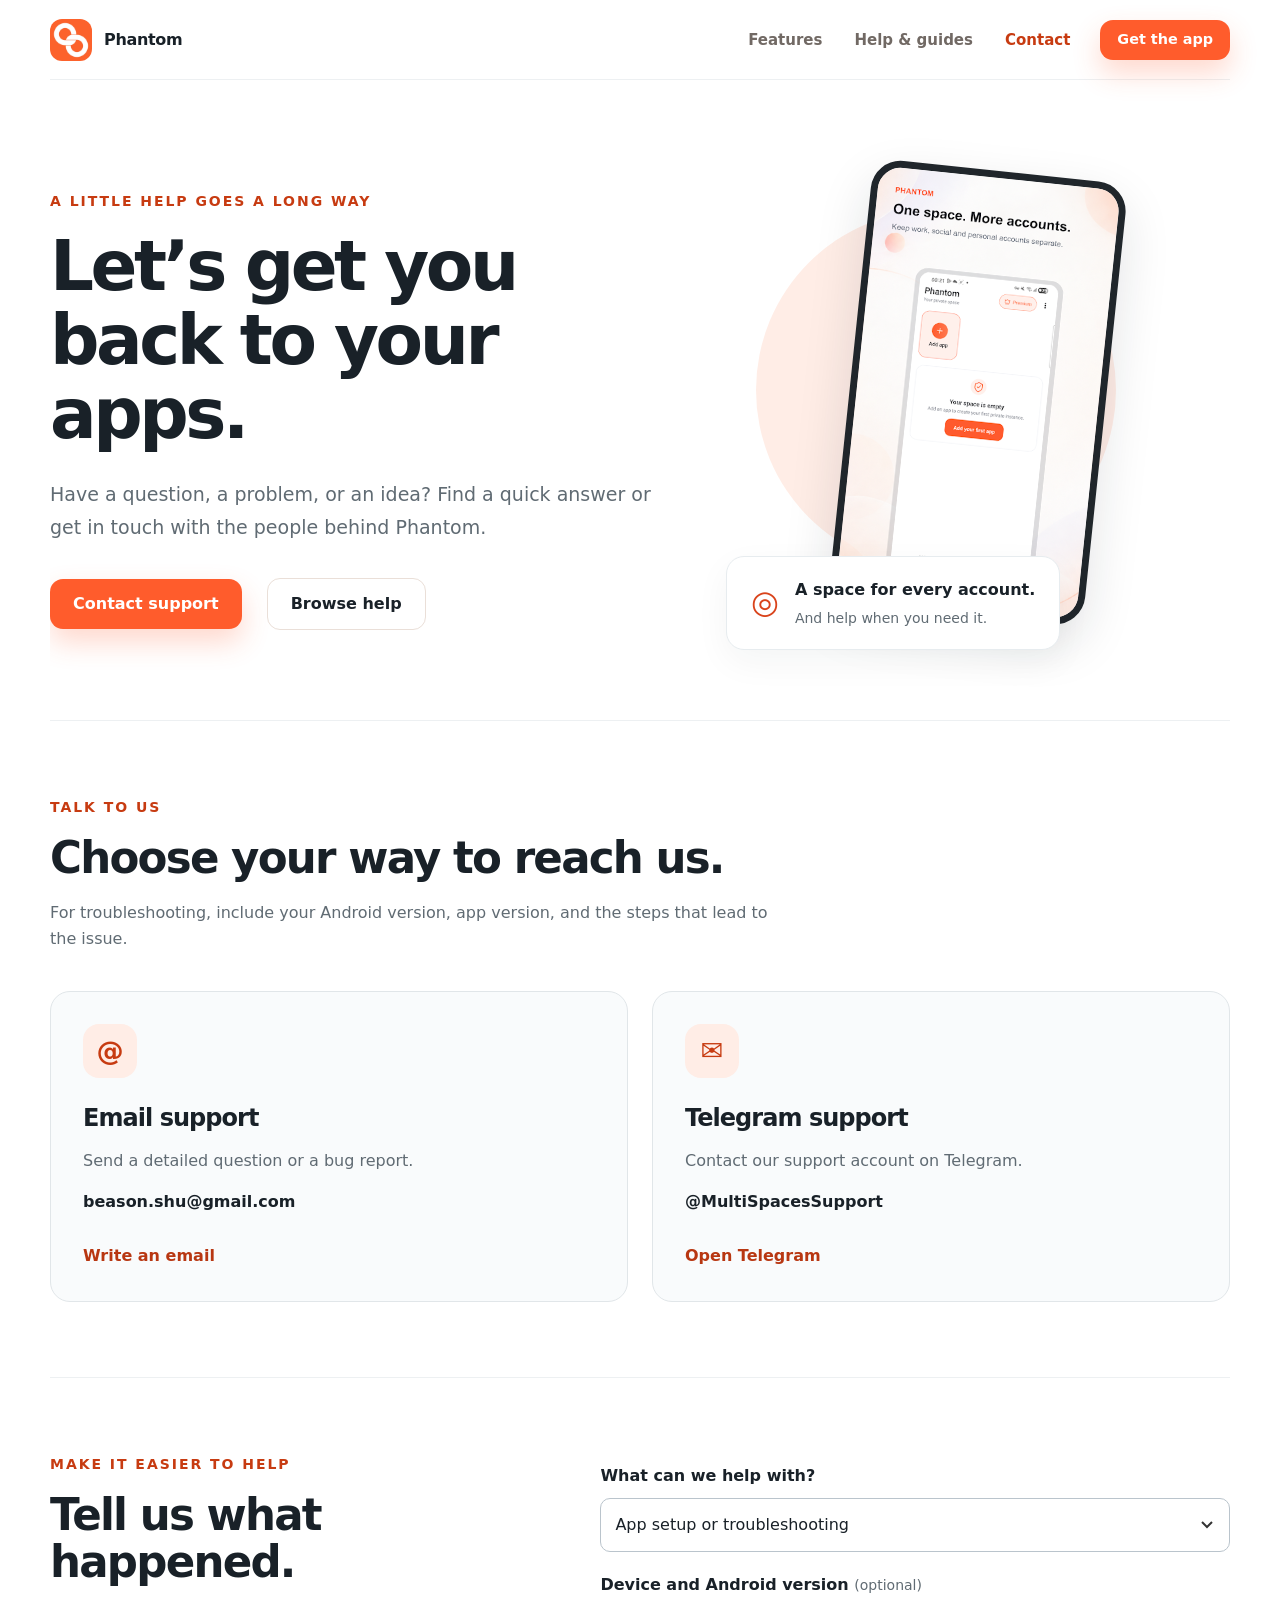
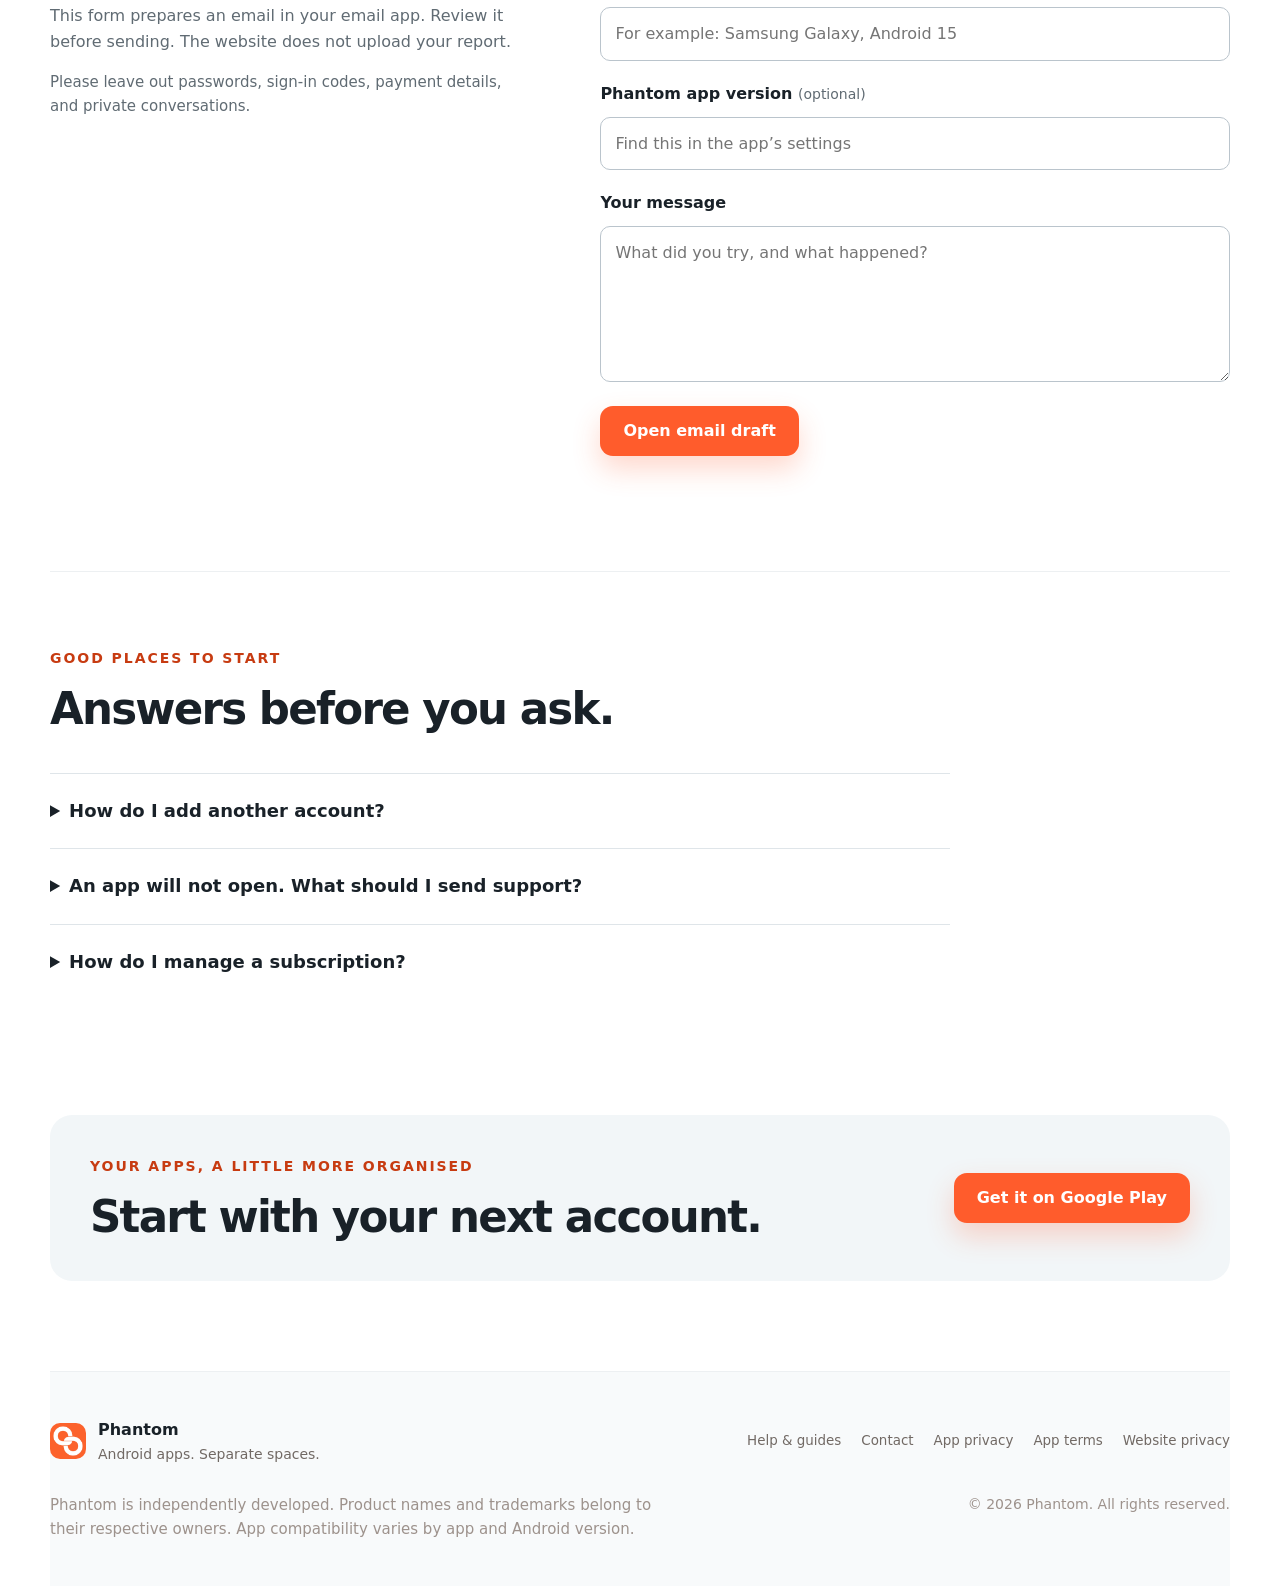
==== contact/index.html @ c7488989 "feat: publish support website and root-domain AdSense verification" ====
<!doctype html>
<html lang="en"><head><meta charset="utf-8"><meta name="viewport" content="width=device-width, initial-scale=1">
<title>Contact &amp; support · Phantom</title><meta name="description" content="Find help with Phantom, contact our support team, and share your feedback.">
<meta name="theme-color" content="#ffffff"><link rel="canonical" href="https://phantom.beasonapps.com/contact/">
<link rel="icon" href="/assets/phantom-icon.png"><link rel="stylesheet" href="/styles.css"><link rel="stylesheet" href="/support.css">
<meta property="og:title" content="Contact &amp; support · Phantom"><meta property="og:description" content="Find help with Phantom, contact our support team, and share your feedback."><meta property="og:image" content="https://phantom.beasonapps.com/assets/phantom-icon.png">
<script async src="https://pagead2.googlesyndication.com/pagead/js/adsbygoogle.js?client=ca-pub-9541172831129326" crossorigin="anonymous"></script></head><body class="support-site">
<a class="skip-link" href="#main">Skip to content</a>
<header class="site-header"><a class="brand" href="/"><img src="/assets/phantom-icon.png" alt="" width="42" height="42"><span>Phantom</span></a><nav aria-label="Main navigation"><a href="/#features">Features</a><a href="/guides/" >Help &amp; guides</a><a href="/contact/" aria-current="page">Contact</a></nav><a class="button button-small" href="https://play.google.com/store/apps/details?id=com.multiapp.morespace.app">Get the app</a></header>
<main id="main">
<section class="support-hero"><div><p class="eyebrow">A little help goes a long way</p><h1>Let’s get you<br>back to your apps.</h1><p class="support-lead">Have a question, a problem, or an idea? Find a quick answer or get in touch with the people behind Phantom.</p><div class="hero-actions"><a class="button" href="#contact-channels">Contact support</a><a class="outline-button" href="/guides/">Browse help</a></div></div><div class="support-art" aria-hidden="true"><div class="art-circle"></div><img src="/assets/screen-1.png" alt="" width="333" height="592"><div class="art-note"><span>◎</span><div><strong>A space for every account.</strong><small>And help when you need it.</small></div></div></div></section>
<section class="support-section" id="contact-channels"><div class="support-heading"><p class="eyebrow">Talk to us</p><h2>Choose your way to reach us.</h2><p>For troubleshooting, include your Android version, app version, and the steps that lead to the issue.</p></div><div class="channel-grid"><a class="channel" href="mailto:beason.shu@gmail.com?subject=Phantom%20support"><span class="channel-symbol">@</span><h3>Email support</h3><p>Send a detailed question or a bug report.</p><strong>beason.shu@gmail.com</strong><span class="channel-action">Write an email</span></a><a class="channel" href="https://t.me/MultiSpacesSupport" target="_blank" rel="noopener noreferrer"><span class="channel-symbol">✉</span><h3>Telegram support</h3><p>Contact our support account on Telegram.</p><strong>@MultiSpacesSupport</strong><span class="channel-action">Open Telegram</span></a></div></section>
<section class="support-section report-section"><div><p class="eyebrow">Make it easier to help</p><h2>Tell us what happened.</h2><p>This form prepares an email in your email app. Review it before sending. The website does not upload your report.</p><p class="small-note">Please leave out passwords, sign-in codes, payment details, and private conversations.</p></div><form id="support-form"><label for="topic">What can we help with?</label><select id="topic" name="topic"><option>App setup or troubleshooting</option><option>App compatibility</option><option>Subscription or billing question</option><option>Feature suggestion</option><option>Business enquiry</option></select><label for="device">Device and Android version <span>(optional)</span></label><input id="device" name="device" maxlength="160" placeholder="For example: Samsung Galaxy, Android 15"><label for="app-version">Phantom app version <span>(optional)</span></label><input id="app-version" name="appVersion" maxlength="80" placeholder="Find this in the app’s settings"><label for="message">Your message</label><textarea id="message" name="message" required minlength="10" maxlength="5000" rows="5" placeholder="What did you try, and what happened?"></textarea><button class="button" type="submit">Open email draft</button><p class="form-status" id="form-status" role="status"></p><noscript><p>JavaScript is disabled. Please email beason.shu@gmail.com directly.</p></noscript></form></section>
<section class="support-section"><div class="support-heading"><p class="eyebrow">Good places to start</p><h2>Answers before you ask.</h2></div><div class="faq-list"><details><summary>How do I add another account?</summary><p>Use Add app to create a separate instance of a compatible installed app, then open it and sign in. <a href="/guides/#first-account">Read the setup guide.</a></p></details><details><summary>An app will not open. What should I send support?</summary><p>Tell us the app’s name, your phone model, Android version, and Phantom version. Include the error message and steps to reproduce it. Crop private information from screenshots.</p></details><details><summary>How do I manage a subscription?</summary><p>Subscriptions purchased through Google Play are managed in Google Play → Payments &amp; subscriptions → Subscriptions. Uninstalling the app does not cancel a subscription. <a href="/guides/#subscriptions">Read the subscription guide.</a></p></details></div></section>
<section class="support-cta"><div><p class="eyebrow">Your apps, a little more organised</p><h2>Start with your next account.</h2></div><a class="button" href="https://play.google.com/store/apps/details?id=com.multiapp.morespace.app">Get it on Google Play</a></section></main>
<footer class="site-footer"><div class="footer-brand"><img src="/assets/phantom-icon.png" alt="" width="36" height="36"><div><strong>Phantom</strong><span>Android apps. Separate spaces.</span></div></div><div class="footer-links"><a href="/guides/">Help &amp; guides</a><a href="/contact/">Contact</a><a href="/privacy.html">App privacy</a><a href="/terms-of-service.html">App terms</a><a href="/website-privacy/">Website privacy</a></div><p class="legal">Phantom is independently developed. Product names and trademarks belong to their respective owners. App compatibility varies by app and Android version.</p><p class="copyright">© 2026 Phantom. All rights reserved.</p></footer>
<script src="/support.js" defer></script></body></html>
---- styles.css ----
:root { --paper:#fffaf7; --white:#fff; --ink:#151210; --muted:#716964; --line:#eadfd8; --orange:#ff5c2c; --orange-dark:#e94317; --peach:#fff0e9; --max:1180px; }
* { box-sizing:border-box; }
html { scroll-behavior:smooth; }
body { margin:0; color:var(--ink); background:var(--paper); font-family:Inter,ui-sans-serif,system-ui,-apple-system,BlinkMacSystemFont,"Segoe UI",sans-serif; font-size:16px; line-height:1.6; -webkit-font-smoothing:antialiased; }
a { color:inherit; } img { max-width:100%; }
.site-header { width:min(calc(100% - 40px),var(--max)); min-height:80px; margin:auto; display:flex; align-items:center; gap:30px; border-bottom:1px solid var(--line); }
.brand { display:flex; align-items:center; gap:12px; text-decoration:none; font-weight:800; letter-spacing:-.02em; }
.brand img { border-radius:12px; }
nav { display:flex; gap:32px; margin-left:auto; }
nav a { text-decoration:none; color:var(--muted); font-size:.91rem; font-weight:620; }
nav a:hover { color:var(--ink); }
.button,.outline-button { min-height:50px; padding:12px 23px; border-radius:13px; display:inline-flex; align-items:center; justify-content:center; gap:10px; text-decoration:none; font-weight:750; transition:transform .2s ease,box-shadow .2s ease,background .2s ease; }
.button { color:#fff; background:var(--orange); box-shadow:0 13px 28px rgba(255,92,44,.24); }
.button:hover,.outline-button:hover { transform:translateY(-2px); }
.button:hover { background:var(--orange-dark); }
.button svg { width:19px; fill:currentColor; }
.button-small { min-height:40px; padding:8px 17px; font-size:.9rem; }
.outline-button { border:1px solid var(--line); background:#fff; }
.outline-button:hover { border-color:#d9c7bc; box-shadow:0 10px 25px rgba(63,42,31,.08); }
.text-link { color:var(--muted); text-decoration:none; font-weight:680; }
.hero { width:min(calc(100% - 40px),var(--max)); min-height:700px; padding:82px 0 105px; margin:auto; display:grid; grid-template-columns:1fr .92fr; gap:70px; align-items:center; }
.eyebrow { margin:0 0 17px; color:var(--orange); font-size:.77rem; text-transform:uppercase; letter-spacing:.14em; font-weight:820; }
h1,h2,h3 { margin-top:0; line-height:1.07; letter-spacing:-.04em; }
h1 { margin-bottom:26px; font-size:clamp(3.5rem,7vw,6.6rem); font-weight:850; }
h1 em { font-style:normal; color:var(--orange); }
.hero-lead { max-width:640px; margin:0; color:var(--muted); font-size:1.12rem; line-height:1.75; }
.hero-actions { display:flex; align-items:center; gap:25px; flex-wrap:wrap; margin-top:34px; }
.hero-facts { display:flex; flex-wrap:wrap; gap:10px; margin-top:29px; }
.hero-facts span { padding:6px 11px; border:1px solid var(--line); border-radius:999px; color:var(--muted); background:rgba(255,255,255,.55); font-size:.8rem; }
.share-row { margin-top:20px; display:flex; align-items:center; gap:8px; flex-wrap:wrap; }
.share-row > strong { margin-right:4px; color:#8d817a; font-size:.78rem; font-weight:600; }
.share-button { min-height:35px; padding:0 11px; display:inline-flex; align-items:center; gap:7px; border:1px solid var(--line); border-radius:10px; color:#6f655f; background:rgba(255,255,255,.64); text-decoration:none; font:inherit; font-size:.76rem; cursor:pointer; transition:transform .16s ease,background .16s ease,border-color .16s ease,box-shadow .16s ease; }
.share-button:hover { transform:translateY(-1px); background:#fff; border-color:#d9c7bc; box-shadow:0 7px 18px rgba(63,42,31,.07); }
.share-button svg { width:14px; height:14px; fill:none; stroke:currentColor; stroke-width:1.8; stroke-linecap:round; stroke-linejoin:round; }
.share-button b { width:14px; text-align:center; color:#29221e; font-family:Arial,sans-serif; font-size:.9rem; line-height:1; }
.share-whatsapp svg { color:#24b95a; }
.share-facebook b { color:#1877f2; }
.share-telegram svg { color:#229ed9; fill:currentColor; stroke:none; }
.hero-visual { min-height:590px; position:relative; }
.screen { position:absolute; z-index:2; width:287px; border-radius:28px; box-shadow:0 32px 75px rgba(67,38,23,.2); }
.screen-one { left:5px; top:10px; transform:rotate(-5deg); }
.screen-two { right:0; top:68px; transform:rotate(5deg); }
.orb { position:absolute; border-radius:50%; filter:blur(3px); }
.orb-one { width:410px; height:410px; background:#ffe1d4; top:70px; left:70px; }
.orb-two { width:150px; height:150px; background:#ffb9a2; top:-20px; right:-25px; opacity:.55; }
.use-cases { padding:27px max(20px,calc((100% - var(--max))/2)); display:flex; align-items:center; justify-content:space-between; gap:26px; background:#211b18; color:#fff; }
.use-cases p { margin:0; font-weight:740; }
.use-cases div { display:flex; gap:24px; flex-wrap:wrap; justify-content:flex-end; }
.use-cases span { color:#c9beb8; font-size:.84rem; }
.section { width:min(calc(100% - 40px),var(--max)); margin:auto; padding:120px 0; }
.section-heading { max-width:780px; margin:0 auto 55px; text-align:center; }
.section-heading h2,.showcase-copy h2,.download-inner h2 { margin-bottom:20px; font-size:clamp(2.3rem,4.8vw,4.6rem); }
.section-heading > p:last-child { color:var(--muted); font-size:1.04rem; }
.feature-grid { display:grid; grid-template-columns:1fr 1fr; gap:14px; }
.feature-grid article { min-height:270px; padding:32px; border:1px solid var(--line); border-radius:21px; background:#fff; }
.number { color:var(--orange); font-size:.76rem; font-weight:850; letter-spacing:.13em; }
.feature-grid h3 { margin:76px 0 10px; font-size:1.45rem; }
.feature-grid p { max-width:440px; margin:0; color:var(--muted); font-size:.92rem; }
.showcase { padding-top:30px; }
.showcase-card { min-height:650px; display:grid; grid-template-columns:1fr .7fr; gap:60px; align-items:center; overflow:hidden; padding:70px 70px 0; border-radius:34px; background:#201a17; color:#fff; }
.showcase-copy { align-self:center; padding-bottom:70px; }
.showcase-copy ol { list-style:none; padding:0; margin:38px 0 0; display:grid; gap:23px; }
.showcase-copy li { display:grid; grid-template-columns:34px 1fr; gap:14px; }
.showcase-copy li > span { width:30px; height:30px; border-radius:9px; display:grid; place-items:center; color:#ffb49c; background:rgba(255,92,44,.14); font-size:.8rem; font-weight:800; }
.showcase-copy strong { display:block; }
.showcase-copy li p { margin:2px 0 0; color:#a99d96; font-size:.86rem; }
.showcase-screen { align-self:end; height:560px; overflow:hidden; display:flex; justify-content:center; }
.showcase-screen img { width:315px; height:auto; border-radius:29px 29px 0 0; box-shadow:0 30px 70px rgba(0,0,0,.28); }
.left-heading { margin-left:0; text-align:left; }
.account-types { border-top:1px solid var(--line); }
.account-grid { display:grid; grid-template-columns:repeat(3,1fr); gap:14px; }
.account-grid article { padding:30px; border:1px solid var(--line); border-radius:20px; background:#fff; }
.account-icon { width:48px; height:48px; display:grid; place-items:center; border-radius:14px; background:var(--peach); color:var(--orange); font-weight:850; }
.account-grid h3 { margin:52px 0 10px; font-size:1.25rem; }
.account-grid p { margin:0; color:var(--muted); font-size:.9rem; }
.more-apps { padding-top:60px; }
.apps-heading { display:grid; grid-template-columns:1fr minmax(320px,.62fr); align-items:end; gap:54px; }
.apps-heading h2 { margin:0; max-width:660px; font-size:clamp(2.25rem,4.5vw,4.2rem); }
.apps-heading > div:last-child > p { margin:0; color:var(--muted); font-size:1rem; line-height:1.75; }
.app-grid { margin-top:48px; display:grid; grid-template-columns:repeat(2,1fr); gap:18px; }
.app-card { min-height:330px; padding:26px; display:flex; flex-direction:column; align-items:flex-start; position:relative; overflow:hidden; border:1px solid var(--line); border-radius:28px; background:radial-gradient(circle at 92% 4%,rgba(255,92,44,.08),transparent 12rem),#fff; box-shadow:inset 0 1px rgba(255,255,255,.6); transition:transform .18s ease,border-color .18s ease,box-shadow .18s ease; }
.app-card:hover { transform:translateY(-4px); border-color:#dcc9be; box-shadow:0 18px 42px rgba(72,45,31,.08); }
.app-card > img { width:68px; height:68px; object-fit:cover; border-radius:19px; box-shadow:0 16px 34px rgba(67,38,23,.14); }
.app-card > div { margin-top:34px; }
.app-card h3 { margin:0; font-size:1.45rem; }
.app-card p { margin:13px 0 0; color:var(--muted); font-size:.92rem; line-height:1.65; }
.app-card > a { width:100%; min-height:44px; margin-top:auto; padding-top:22px; display:flex; justify-content:space-between; align-items:center; gap:12px; color:#3c302a; text-decoration:none; font-size:.84rem; font-weight:720; }
.app-card > a::before { content:""; height:1px; position:absolute; left:26px; right:26px; bottom:57px; background:var(--line); }
.app-browser { background:radial-gradient(circle at 92% 4%,rgba(255,51,118,.13),transparent 13rem),linear-gradient(150deg,#fff7fa,#fff); }
.app-inkpdf { background:radial-gradient(circle at 92% 4%,rgba(255,188,76,.16),transparent 13rem),linear-gradient(150deg,#fffaf0,#fff); }
.download-section { padding:40px 20px 120px; }
.download-inner { max-width:900px; margin:auto; padding:72px 45px; text-align:center; border:1px solid #ffd0c1; border-radius:32px; background:radial-gradient(circle at 50% 0,#ffd9cc,transparent 50%),#fff; }
.download-inner > img { border-radius:24px; box-shadow:0 22px 50px rgba(255,92,44,.24); margin-bottom:25px; }
.download-inner > p:not(.eyebrow) { color:var(--muted); margin:0 auto 28px; }
footer { width:min(calc(100% - 40px),var(--max)); margin:auto; padding:45px 0; border-top:1px solid var(--line); display:grid; grid-template-columns:1fr auto; gap:28px 60px; }
.footer-brand { display:flex; align-items:center; gap:12px; }
.footer-brand img { border-radius:10px; }
.footer-brand strong,.footer-brand span { display:block; }
.footer-brand span { color:var(--muted); font-size:.76rem; }
.footer-links { display:flex; gap:24px; align-items:center; }
.footer-links a { color:var(--muted); text-decoration:none; font-size:.84rem; }
.footer-links a:hover { color:var(--ink); }
.legal { max-width:800px; margin:0; color:#9d928c; font-size:.72rem; }
.copyright { margin:0; color:#9d928c; font-size:.76rem; text-align:right; }
@media (max-width:980px) {
  nav { display:none; }
  .hero { grid-template-columns:1fr; }
  .hero-visual { width:min(100%,590px); margin:auto; }
  .showcase-card { grid-template-columns:1fr; }
  .showcase-copy { padding-bottom:0; }
  .account-grid { grid-template-columns:1fr 1fr; }
  .apps-heading { grid-template-columns:1fr; gap:22px; }
  .app-grid { grid-template-columns:1fr; }
  .app-card { min-height:270px; }
}
@media (max-width:680px) {
  .site-header { width:min(calc(100% - 28px),var(--max)); min-height:68px; }
  .button-small { display:none; }
  .hero { width:min(calc(100% - 32px),var(--max)); min-height:auto; padding:60px 0 70px; gap:52px; }
  h1 { font-size:clamp(3rem,15vw,4.4rem); }
  .hero-lead { font-size:1rem; }
  .hero-actions { flex-direction:column; align-items:stretch; gap:17px; }
  .hero-actions .text-link { text-align:center; }
  .share-row { justify-content:center; }
  .share-row > strong { flex-basis:100%; margin:0 0 3px; text-align:center; }
  .hero-visual { min-height:460px; }
  .screen { width:225px; }
  .screen-one { left:0; }
  .screen-two { right:0; top:68px; }
  .orb-one { width:330px; height:330px; left:18px; }
  .use-cases { align-items:flex-start; flex-direction:column; }
  .use-cases div { justify-content:flex-start; gap:12px 20px; }
  .section { width:min(calc(100% - 32px),var(--max)); padding:84px 0; }
  .section-heading { margin-bottom:38px; }
  .section-heading h2,.showcase-copy h2,.download-inner h2 { font-size:2.35rem; }
  .feature-grid,.account-grid { grid-template-columns:1fr; }
  .feature-grid article { min-height:230px; }
  .feature-grid h3 { margin-top:54px; }
  .showcase { padding-top:10px; }
  .showcase-card { padding:48px 24px 0; border-radius:26px; }
  .showcase-screen { height:500px; }
  .showcase-screen img { width:280px; }
  .more-apps { padding-top:10px; }
  .app-grid { margin-top:36px; }
  .app-card { min-height:260px; padding:22px; }
  .app-card > div { margin-top:26px; }
  .app-card > a::before { left:22px; right:22px; }
  .download-section { padding:25px 16px 85px; }
  .download-inner { padding:52px 22px; }
  footer { grid-template-columns:1fr; }
  .footer-links { flex-wrap:wrap; }
  .copyright { text-align:left; }
}
@media (prefers-reduced-motion:reduce) { html { scroll-behavior:auto; } *,*::before,*::after { transition-duration:.01ms!important; } }

/* Localized landing pages and keyword FAQs. */
.language-links { width:min(calc(100% - 40px),var(--max)); margin:16px auto 0; display:flex; justify-content:flex-end; flex-wrap:wrap; gap:8px 18px; }
.language-links a { color:var(--muted); font-size:.9rem; text-underline-offset:5px; padding:6px 0; }
.language-links a[aria-current="page"] { font-weight:800; color:inherit; }
.seo-section { width:min(calc(100% - 40px),var(--max)); margin:0 auto; padding:64px 0; }
.seo-section h2 { font-size:clamp(1.6rem,3vw,2.5rem); line-height:1.35; margin-bottom:28px; }
.seo-grid { display:grid; grid-template-columns:repeat(3,minmax(0,1fr)); gap:26px; }
.seo-grid article { padding:24px; border:1px solid var(--line); border-radius:18px; }
.seo-grid h3 { font-size:1.1rem; line-height:1.5; letter-spacing:normal; margin:0 0 14px; }
.seo-grid p { color:var(--muted); margin:0; line-height:1.85; }
.localized h1 { font-size:clamp(2.3rem,4.5vw,4.2rem); line-height:1.35; letter-spacing:normal; }
.localized h2,.localized h3 { letter-spacing:normal; }
.localized .eyebrow { letter-spacing:.04em; }
.localized .hero { min-height:auto; padding:64px 0; gap:48px; }
.localized .locale-shot { display:block; width:min(100%,290px); height:auto; margin:auto; border-radius:24px; box-shadow:0 20px 50px rgba(0,0,0,.18); }
.localized:lang(ko) { word-break:keep-all; overflow-wrap:anywhere; }
.localized .feature-copy { grid-template-columns:repeat(2,minmax(0,1fr)); }
@media(max-width:760px) { .seo-grid,.localized .feature-copy { grid-template-columns:1fr; } .seo-section { padding:44px 0; } .localized .hero { grid-template-columns:1fr; } }
---- support.css ----
.support-site{background:#fff;color:#192128}.support-site .site-header{border-color:#edf0f2}.support-site nav a[aria-current=page]{color:#c73b11}.support-site .eyebrow{font-size:.875rem;color:#c73b11}.support-site nav a,.support-site .legal{font-size:.9375rem}.skip-link{position:absolute;top:-100px;left:20px;background:#fff;padding:14px;z-index:10}.skip-link:focus{top:0}
.support-hero{width:min(calc(100% - 48px),1180px);margin:auto;display:grid;grid-template-columns:1.1fr .9fr;gap:60px;align-items:center;padding:90px 0 70px;overflow:hidden}.support-hero h1,.guide-hero h1{font-size:clamp(2.8rem,5.4vw,5rem);letter-spacing:-.05em;margin-bottom:26px}.support-lead{font-size:1.1875rem;color:#606b73;line-height:1.75;max-width:620px}.support-art{height:480px;position:relative;display:flex;justify-content:center;align-items:flex-start}.art-circle{position:absolute;width:360px;height:360px;border-radius:50%;background:#ffede6;top:40px;left:30px}.support-art img{height:445px;width:auto;object-fit:contain;position:relative;border:7px solid #20262b;border-radius:30px;transform:rotate(6deg);box-shadow:0 20px 50px #19212820}.art-note{position:absolute;bottom:0;left:0;background:#fff;padding:20px 24px;display:flex;align-items:center;gap:16px;border:1px solid #e7ecef;border-radius:18px;box-shadow:0 12px 35px #1921280c}.art-note>span{color:#d9431b;font-size:2rem}.art-note small{display:block;font-size:.875rem;color:#606b73;margin-top:4px}.support-section{width:min(calc(100% - 48px),1180px);margin:auto;padding:75px 0;border-top:1px solid #edf0f2}.support-heading{max-width:720px;margin:0 0 40px}.support-heading h2,.report-section h2,.support-cta h2{font-size:clamp(2rem,3.4vw,3rem);margin-bottom:18px}.support-heading p,.report-section>div>p{color:#606b73}.channel-grid{display:grid;grid-template-columns:1fr 1fr;gap:24px}.channel{display:block;text-decoration:none;border:1px solid #e1e6e9;border-radius:20px;padding:32px;background:#f9fbfc;transition:transform .18s,border-color .18s}.channel:hover{transform:translateY(-3px);border-color:#e85a30}.channel-symbol{display:grid;place-items:center;width:54px;height:54px;border-radius:16px;background:#ffede6;color:#c73b11;font-size:1.7rem;font-weight:700}.channel h3{font-size:1.5rem;margin:28px 0 12px}.channel p{color:#606b73}.channel strong{display:block;overflow-wrap:anywhere}.channel-action{display:block;margin-top:28px;color:#b83712;font-weight:650}.report-section{display:grid;grid-template-columns:.85fr 1.15fr;gap:85px}.report-section h2{max-width:420px}.small-note{font-size:.9375rem}form{display:grid;gap:10px}label{font-weight:650;margin-top:10px}label span{font-size:.875rem;font-weight:400;color:#606b73}input,textarea,select{font:inherit;font-size:1rem;color:#192128;background:#fff;border:1px solid #bac4cc;border-radius:10px;padding:13px 14px;width:100%}textarea{resize:vertical}select{appearance:none;background-image:url("data:image/svg+xml,%3Csvg xmlns='http://www.w3.org/2000/svg' width='12' height='8' viewBox='0 0 12 8'%3E%3Cpath d='m1 1 5 5 5-5' fill='none' stroke='%23333' stroke-width='2'/%3E%3C/svg%3E");background-repeat:no-repeat;background-position:right 16px center;padding-right:38px}input:focus-visible,textarea:focus-visible,select:focus-visible,a:focus-visible,button:focus-visible,summary:focus-visible{outline:3px solid #e75c30;outline-offset:4px}form button{border:0;font:inherit;font-weight:700;cursor:pointer;justify-self:start;margin-top:14px}.form-status{font-size:.9375rem;color:#606b73;overflow-wrap:anywhere}.faq-list{max-width:900px}.faq-list details{padding:23px 0;border-top:1px solid #dfe5e9}.faq-list summary{font-size:1.125rem;font-weight:650;cursor:pointer}.faq-list p{max-width:760px;color:#606b73}.support-cta{margin:40px auto 90px;padding:40px;width:min(calc(100% - 48px),1180px);background:#f2f6f8;border-radius:22px;display:flex;align-items:center;justify-content:space-between;gap:30px}.support-cta h2{margin:0}.support-cta .button{flex-shrink:0}.guide-hero{width:min(calc(100% - 48px),1180px);margin:auto;padding:85px 0 48px}.guide-toc{width:min(calc(100% - 48px),1180px);margin:0 auto 60px;display:flex;flex-wrap:wrap;gap:12px}.guide-toc a{padding:12px 18px;border:1px solid #dfe5e9;border-radius:10px;font-size:1rem;color:#192128}.guide-articles{width:min(calc(100% - 48px),820px);margin:auto;padding-bottom:80px}.guide-articles article{scroll-margin-top:30px;padding:48px 0;border-top:1px solid #dfe5e9}.guide-articles h2{font-size:2rem;margin:24px 0}.guide-articles p,.guide-articles li{font-size:1.0625rem;color:#49545c;line-height:1.85}.guide-articles li{margin-bottom:20px}.guide-articles a:not(.button){color:#b83712}.support-site .site-footer{background:#f8fafb;border-top:1px solid #edf0f2}.support-site .footer-brand span,.support-site .copyright{font-size:.875rem}.support-site .footer-links{flex-wrap:wrap;gap:20px;font-size:.9375rem}
@media(max-width:760px){.support-site .site-header{gap:16px;flex-wrap:wrap;padding:18px 0}.support-site .site-header nav{order:3;width:100%;justify-content:space-between;gap:14px;margin:0}.support-site .site-header>.button{margin-left:auto}.support-site .brand{font-size:1.125rem}.support-hero{grid-template-columns:1fr;gap:46px;padding:52px 0}.support-art{height:390px;max-width:410px;width:100%;margin:auto}.support-art img{height:350px}.art-circle{width:280px;height:280px;left:12%;top:25px}.art-note{padding:16px;max-width:100%}.art-note strong{font-size:.9375rem}.support-section{padding:52px 0}.channel-grid,.report-section{grid-template-columns:1fr;gap:24px}.channel{padding:26px}.report-section{gap:16px}.support-cta{display:block;padding:28px;margin-bottom:50px}.support-cta .button{margin-top:28px}.guide-hero{padding-top:50px}.guide-articles article{padding:30px 0}.guide-articles h2{font-size:1.7rem}}
@media(prefers-reduced-motion:reduce){html{scroll-behavior:auto}.channel{transition:none}.button,.outline-button{transition:none}}
@media(max-width:760px){.support-site .site-header nav{display:flex}.support-site .site-header>.button{display:inline-flex}}
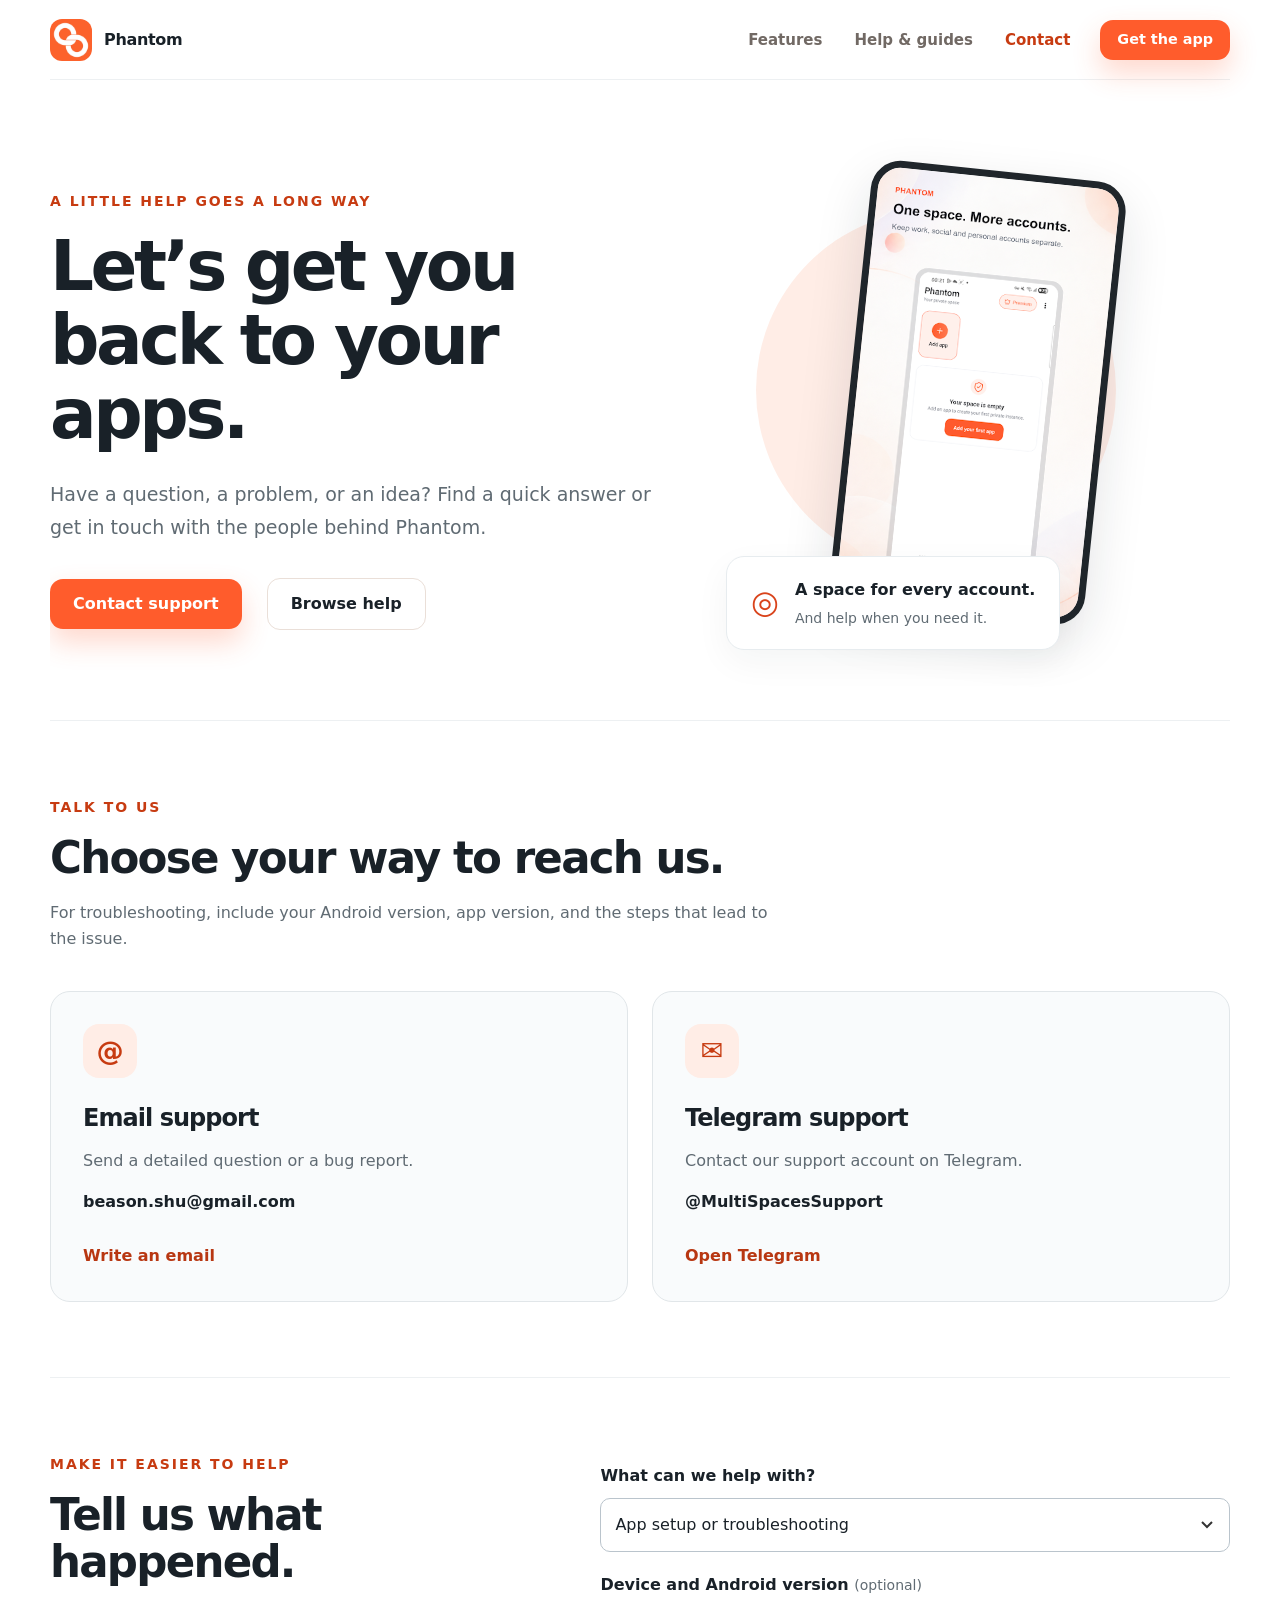
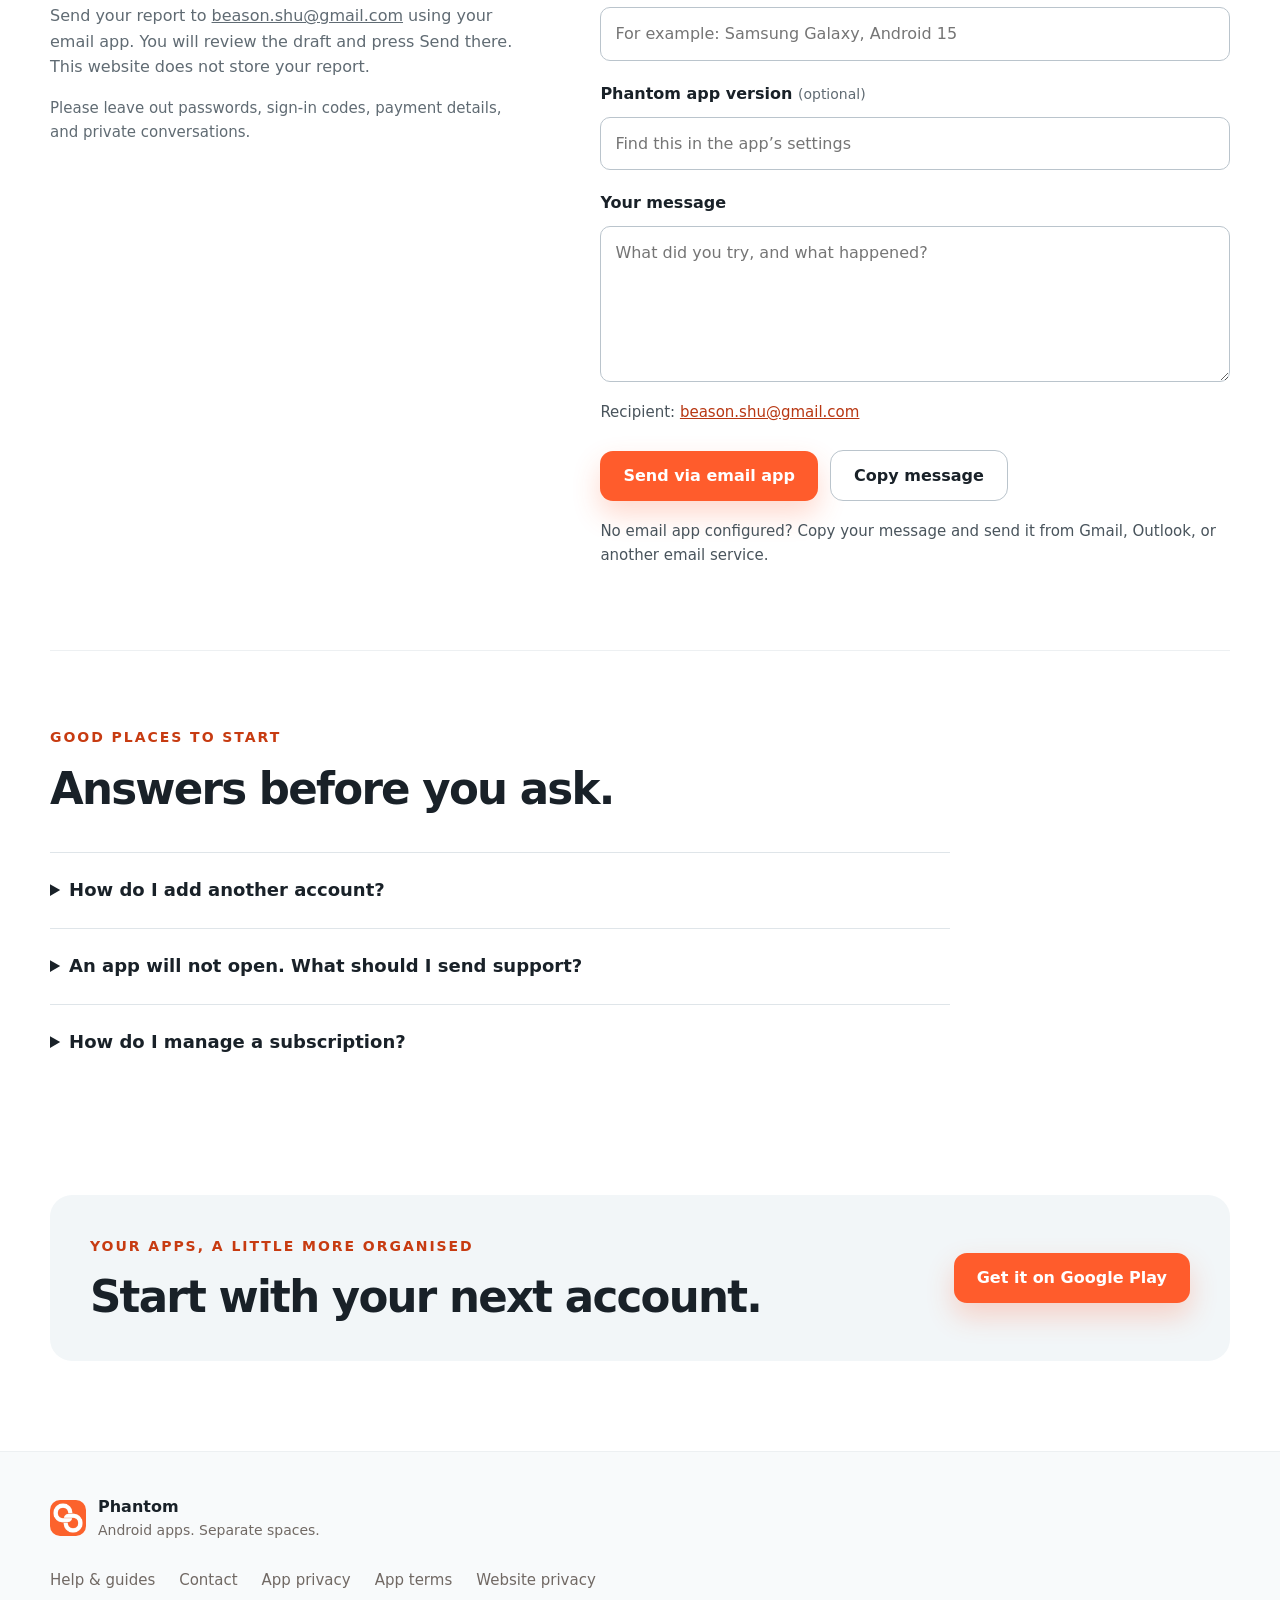
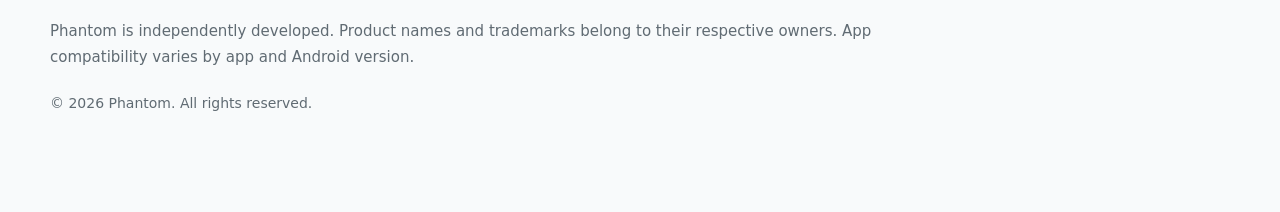
==== commit 6880fa2f: "fix: complete footer background and clarify email support delivery" ====
--- a/contact/index.html
+++ b/contact/index.html
@@ -2,7 +2,7 @@
 <html lang="en"><head><meta charset="utf-8"><meta name="viewport" content="width=device-width, initial-scale=1">
 <title>Contact &amp; support · Phantom</title><meta name="description" content="Find help with Phantom, contact our support team, and share your feedback.">
 <meta name="theme-color" content="#ffffff"><link rel="canonical" href="https://phantom.beasonapps.com/contact/">
-<link rel="icon" href="/assets/phantom-icon.png"><link rel="stylesheet" href="/styles.css"><link rel="stylesheet" href="/support.css">
+<link rel="icon" href="/assets/phantom-icon.png"><link rel="stylesheet" href="/styles.css"><link rel="stylesheet" href="/support.css?v=20261126-2">
 <meta property="og:title" content="Contact &amp; support · Phantom"><meta property="og:description" content="Find help with Phantom, contact our support team, and share your feedback."><meta property="og:image" content="https://phantom.beasonapps.com/assets/phantom-icon.png">
 <script async src="https://pagead2.googlesyndication.com/pagead/js/adsbygoogle.js?client=ca-pub-9541172831129326" crossorigin="anonymous"></script></head><body class="support-site">
 <a class="skip-link" href="#main">Skip to content</a>
@@ -10,8 +10,8 @@
 <main id="main">
 <section class="support-hero"><div><p class="eyebrow">A little help goes a long way</p><h1>Let’s get you<br>back to your apps.</h1><p class="support-lead">Have a question, a problem, or an idea? Find a quick answer or get in touch with the people behind Phantom.</p><div class="hero-actions"><a class="button" href="#contact-channels">Contact support</a><a class="outline-button" href="/guides/">Browse help</a></div></div><div class="support-art" aria-hidden="true"><div class="art-circle"></div><img src="/assets/screen-1.png" alt="" width="333" height="592"><div class="art-note"><span>◎</span><div><strong>A space for every account.</strong><small>And help when you need it.</small></div></div></div></section>
 <section class="support-section" id="contact-channels"><div class="support-heading"><p class="eyebrow">Talk to us</p><h2>Choose your way to reach us.</h2><p>For troubleshooting, include your Android version, app version, and the steps that lead to the issue.</p></div><div class="channel-grid"><a class="channel" href="mailto:beason.shu@gmail.com?subject=Phantom%20support"><span class="channel-symbol">@</span><h3>Email support</h3><p>Send a detailed question or a bug report.</p><strong>beason.shu@gmail.com</strong><span class="channel-action">Write an email</span></a><a class="channel" href="https://t.me/MultiSpacesSupport" target="_blank" rel="noopener noreferrer"><span class="channel-symbol">✉</span><h3>Telegram support</h3><p>Contact our support account on Telegram.</p><strong>@MultiSpacesSupport</strong><span class="channel-action">Open Telegram</span></a></div></section>
-<section class="support-section report-section"><div><p class="eyebrow">Make it easier to help</p><h2>Tell us what happened.</h2><p>This form prepares an email in your email app. Review it before sending. The website does not upload your report.</p><p class="small-note">Please leave out passwords, sign-in codes, payment details, and private conversations.</p></div><form id="support-form"><label for="topic">What can we help with?</label><select id="topic" name="topic"><option>App setup or troubleshooting</option><option>App compatibility</option><option>Subscription or billing question</option><option>Feature suggestion</option><option>Business enquiry</option></select><label for="device">Device and Android version <span>(optional)</span></label><input id="device" name="device" maxlength="160" placeholder="For example: Samsung Galaxy, Android 15"><label for="app-version">Phantom app version <span>(optional)</span></label><input id="app-version" name="appVersion" maxlength="80" placeholder="Find this in the app’s settings"><label for="message">Your message</label><textarea id="message" name="message" required minlength="10" maxlength="5000" rows="5" placeholder="What did you try, and what happened?"></textarea><button class="button" type="submit">Open email draft</button><p class="form-status" id="form-status" role="status"></p><noscript><p>JavaScript is disabled. Please email beason.shu@gmail.com directly.</p></noscript></form></section>
+<section class="support-section report-section"><div><p class="eyebrow">Make it easier to help</p><h2>Tell us what happened.</h2><p>Send your report to <a href="mailto:beason.shu@gmail.com">beason.shu@gmail.com</a> using your email app. You will review the draft and press Send there. This website does not store your report.</p><p class="small-note">Please leave out passwords, sign-in codes, payment details, and private conversations.</p></div><form id="support-form"><label for="topic">What can we help with?</label><select id="topic" name="topic"><option>App setup or troubleshooting</option><option>App compatibility</option><option>Subscription or billing question</option><option>Feature suggestion</option><option>Business enquiry</option></select><label for="device">Device and Android version <span>(optional)</span></label><input id="device" name="device" maxlength="160" placeholder="For example: Samsung Galaxy, Android 15"><label for="app-version">Phantom app version <span>(optional)</span></label><input id="app-version" name="appVersion" maxlength="80" placeholder="Find this in the app’s settings"><label for="message">Your message</label><textarea id="message" name="message" required minlength="10" maxlength="5000" rows="5" placeholder="What did you try, and what happened?"></textarea><p class="recipient-note">Recipient: <a href="mailto:beason.shu@gmail.com">beason.shu@gmail.com</a></p><div class="form-actions"><button class="button" type="submit">Send via email app</button><button class="outline-button" id="copy-report" type="button">Copy message</button></div><p class="form-hint">No email app configured? Copy your message and send it from Gmail, Outlook, or another email service.</p><p class="form-status" id="form-status" role="status" aria-live="polite" hidden></p><noscript><p>JavaScript is disabled. Please email beason.shu@gmail.com directly.</p></noscript></form></section>
 <section class="support-section"><div class="support-heading"><p class="eyebrow">Good places to start</p><h2>Answers before you ask.</h2></div><div class="faq-list"><details><summary>How do I add another account?</summary><p>Use Add app to create a separate instance of a compatible installed app, then open it and sign in. <a href="/guides/#first-account">Read the setup guide.</a></p></details><details><summary>An app will not open. What should I send support?</summary><p>Tell us the app’s name, your phone model, Android version, and Phantom version. Include the error message and steps to reproduce it. Crop private information from screenshots.</p></details><details><summary>How do I manage a subscription?</summary><p>Subscriptions purchased through Google Play are managed in Google Play → Payments &amp; subscriptions → Subscriptions. Uninstalling the app does not cancel a subscription. <a href="/guides/#subscriptions">Read the subscription guide.</a></p></details></div></section>
 <section class="support-cta"><div><p class="eyebrow">Your apps, a little more organised</p><h2>Start with your next account.</h2></div><a class="button" href="https://play.google.com/store/apps/details?id=com.multiapp.morespace.app">Get it on Google Play</a></section></main>
 <footer class="site-footer"><div class="footer-brand"><img src="/assets/phantom-icon.png" alt="" width="36" height="36"><div><strong>Phantom</strong><span>Android apps. Separate spaces.</span></div></div><div class="footer-links"><a href="/guides/">Help &amp; guides</a><a href="/contact/">Contact</a><a href="/privacy.html">App privacy</a><a href="/terms-of-service.html">App terms</a><a href="/website-privacy/">Website privacy</a></div><p class="legal">Phantom is independently developed. Product names and trademarks belong to their respective owners. App compatibility varies by app and Android version.</p><p class="copyright">© 2026 Phantom. All rights reserved.</p></footer>
-<script src="/support.js" defer></script></body></html>+<script src="/support.js?v=20261126-2" defer></script></body></html>
--- a/support.css
+++ b/support.css
@@ -4,3 +4,22 @@
 @media(max-width:760px){.support-site .site-header{gap:16px;flex-wrap:wrap;padding:18px 0}.support-site .site-header nav{order:3;width:100%;justify-content:space-between;gap:14px;margin:0}.support-site .site-header>.button{margin-left:auto}.support-site .brand{font-size:1.125rem}.support-hero{grid-template-columns:1fr;gap:46px;padding:52px 0}.support-art{height:390px;max-width:410px;width:100%;margin:auto}.support-art img{height:350px}.art-circle{width:280px;height:280px;left:12%;top:25px}.art-note{padding:16px;max-width:100%}.art-note strong{font-size:.9375rem}.support-section{padding:52px 0}.channel-grid,.report-section{grid-template-columns:1fr;gap:24px}.channel{padding:26px}.report-section{gap:16px}.support-cta{display:block;padding:28px;margin-bottom:50px}.support-cta .button{margin-top:28px}.guide-hero{padding-top:50px}.guide-articles article{padding:30px 0}.guide-articles h2{font-size:1.7rem}}
 @media(prefers-reduced-motion:reduce){html{scroll-behavior:auto}.channel{transition:none}.button,.outline-button{transition:none}}
 @media(max-width:760px){.support-site .site-header nav{display:flex}.support-site .site-header>.button{display:inline-flex}}
+/* Let form controls and footer columns shrink and wrap within narrow viewports. */
+.support-site .report-section{grid-template-columns:minmax(0,.85fr) minmax(0,1.15fr)}
+.support-site .report-section>*{min-width:0}
+.support-site input,.support-site textarea,.support-site select{max-width:100%;min-width:0}
+.form-actions{display:flex;flex-wrap:wrap;align-items:center;gap:12px;margin-top:8px}
+.form-actions button{margin:0;max-width:100%;white-space:normal}
+.form-actions .outline-button{color:#192128;border:1px solid #bac4cc;box-shadow:none}
+.recipient-note,.form-hint{font-size:.9375rem;color:#49545c;margin:8px 0;overflow-wrap:anywhere}
+.recipient-note a{color:#b83712}
+.form-status:not([hidden]){margin:12px 0 0;padding:16px;border:1px solid #dfe5e9;background:#f5f8fa;border-radius:10px;color:#34414b;line-height:1.7}
+.form-status a{display:inline-block;max-width:100%;margin-top:6px;color:#b83712;overflow-wrap:anywhere}
+.support-site .site-footer{width:100%;margin:0;padding:42px max(24px,calc((100% - 1180px)/2)) calc(96px + env(safe-area-inset-bottom,0px));grid-template-columns:minmax(0,1fr);gap:22px}
+.support-site .site-footer>*{min-width:0;max-width:100%}
+.support-site .footer-brand{align-items:center}
+.support-site .footer-links{display:flex;flex-wrap:wrap;gap:10px 24px;justify-content:flex-start}
+.support-site .footer-links a{display:inline-block;font-size:.9375rem;line-height:1.6;overflow-wrap:anywhere;padding:4px 0}
+.support-site .site-footer .legal{max-width:900px;font-size:.9375rem;color:#606b73;line-height:1.75;overflow-wrap:anywhere}
+.support-site .site-footer .copyright{text-align:left;font-size:.875rem;color:#606b73;line-height:1.7}
+@media(max-width:760px){.support-site .report-section{grid-template-columns:minmax(0,1fr)}.form-actions{align-items:stretch}.form-actions button{flex:1 1 180px}.support-site .site-header nav{gap:10px 18px;flex-wrap:wrap}}
